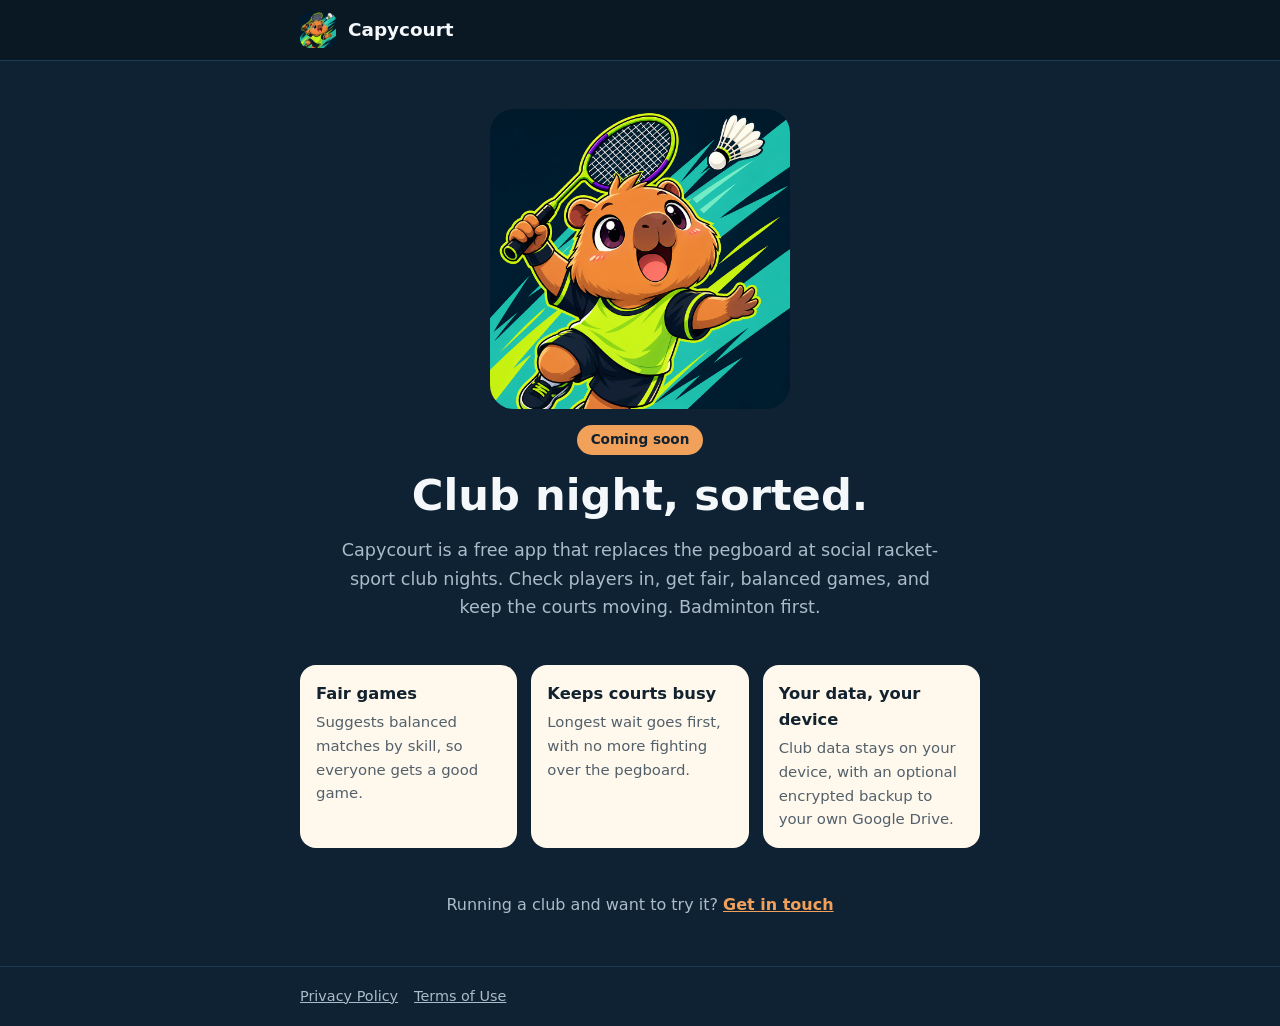
==== index.html @ d4e57a88 "Add Capycourt coming-soon site, privacy policy and terms" ====
<!doctype html>
<html lang="en-GB">
<head>
<meta charset="utf-8">
<meta name="viewport" content="width=device-width, initial-scale=1">
<title>Capycourt: club night, sorted</title>
<meta name="description" content="Capycourt is a free app that replaces the pegboard at social racket-sport club nights. Coming soon.">
<link rel="icon" href="icon.png">
<link rel="apple-touch-icon" href="icon.png">
<style>
:root{--bg:#0f2233;--bar:#0a1824;--card:#fff8ec;--ink:#12222f;--muted:#52606b;--orange:#f2a15b;--teal:#0b6f63;--mint:#d2efe8;--light:#f4f8fa;--soft:#a9bccb}
*{box-sizing:border-box}
body{margin:0;background:var(--bg);color:var(--light);font-family:system-ui,-apple-system,"Segoe UI",Roboto,sans-serif;line-height:1.6;min-height:100vh;display:flex;flex-direction:column}
.wrap{max-width:720px;margin:0 auto;padding:0 20px;width:100%}
header{background:var(--bar);border-bottom:1px solid #1e3a52}
header .wrap{display:flex;align-items:center;gap:12px;height:60px}
header img{width:36px;height:36px;border-radius:9px}
header strong{font-size:1.15rem}
main{flex:1;padding:48px 0 32px}
.hero{display:flex;flex-direction:column;align-items:center;text-align:center;gap:16px}
.hero img.art{width:min(300px,80vw);height:auto;border-radius:24px}
.badge{background:var(--orange);color:var(--ink);font-weight:700;font-size:.85rem;border-radius:999px;padding:4px 14px}
h1{font-size:clamp(1.9rem,6vw,2.7rem);line-height:1.15;margin:0}
.lead{color:var(--soft);font-size:1.1rem;max-width:34em;margin:0}
.cards{display:grid;gap:14px;margin-top:44px}
@media(min-width:640px){.cards{grid-template-columns:repeat(3,1fr)}}
.card{background:var(--card);color:var(--ink);border-radius:16px;padding:16px}
.card h2{font-size:1.02rem;margin:0 0 4px}
.card p{margin:0;font-size:.93rem;color:var(--muted)}
.contact{margin-top:44px;text-align:center;color:var(--soft)}
.contact a{color:var(--orange);font-weight:700}
footer{border-top:1px solid #1e3a52;padding:18px 0;color:var(--soft);font-size:.9rem}
footer a{color:var(--soft);margin-right:16px}
a:focus-visible{outline:3px solid var(--orange);outline-offset:2px}
</style>
</head>
<body>
<header><div class="wrap"><img src="icon.png" alt=""><strong>Capycourt</strong></div></header>
<main>
<div class="wrap">
<section class="hero">
<img class="art" src="mascot-hero.png" alt="Capycourt capybara mascot playing badminton">
<span class="badge">Coming soon</span>
<h1>Club night, sorted.</h1>
<p class="lead">Capycourt is a free app that replaces the pegboard at social racket-sport club nights. Check players in, get fair, balanced games, and keep the courts moving. Badminton first.</p>
</section>
<section class="cards" aria-label="What Capycourt does">
<div class="card"><h2>Fair games</h2><p>Suggests balanced matches by skill, so everyone gets a good game.</p></div>
<div class="card"><h2>Keeps courts busy</h2><p>Longest wait goes first, with no more fighting over the pegboard.</p></div>
<div class="card"><h2>Your data, your device</h2><p>Club data stays on your device, with an optional encrypted backup to your own Google Drive.</p></div>
</section>
<p class="contact">Running a club and want to try it? <a href="mailto:capydevbara@gmail.com">Get in touch</a></p>
</div>
</main>
<footer><div class="wrap"><a href="privacy.html">Privacy Policy</a><a href="terms.html">Terms of Use</a></div></footer>
</body>
</html>
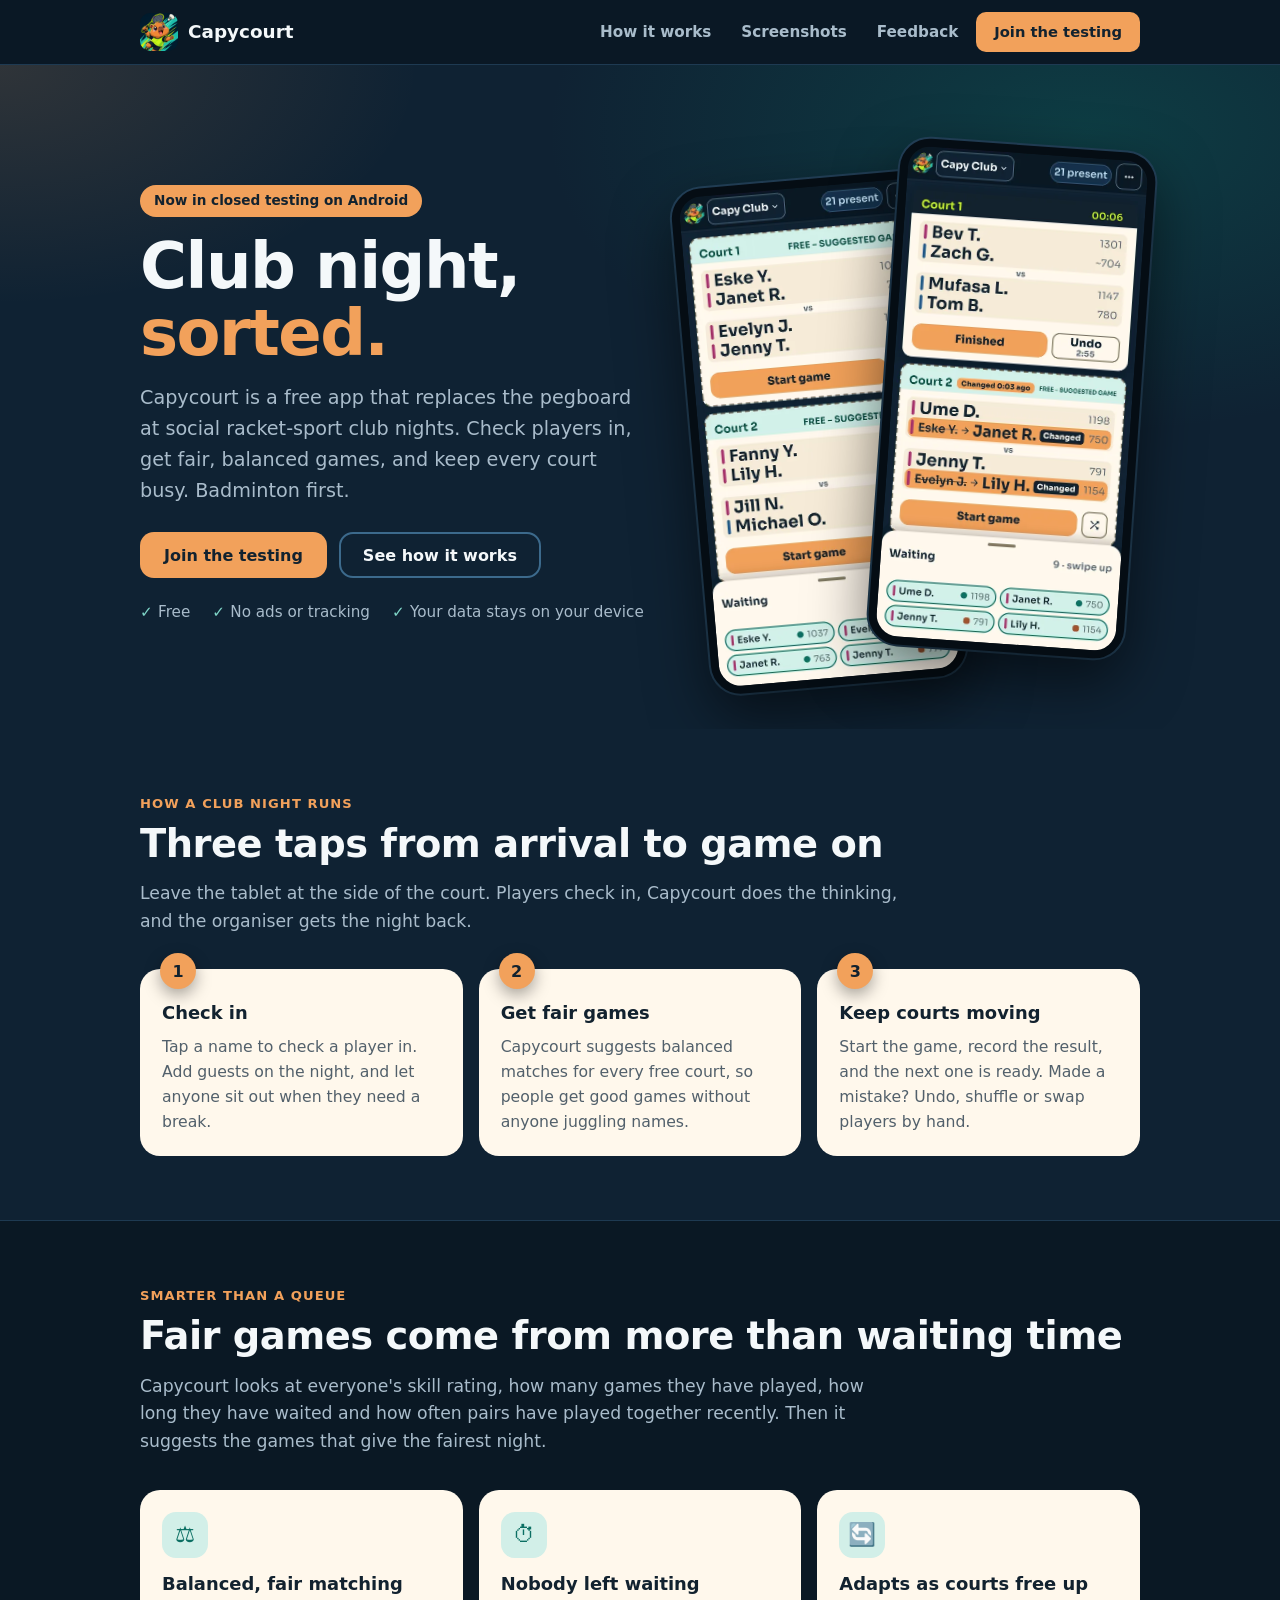
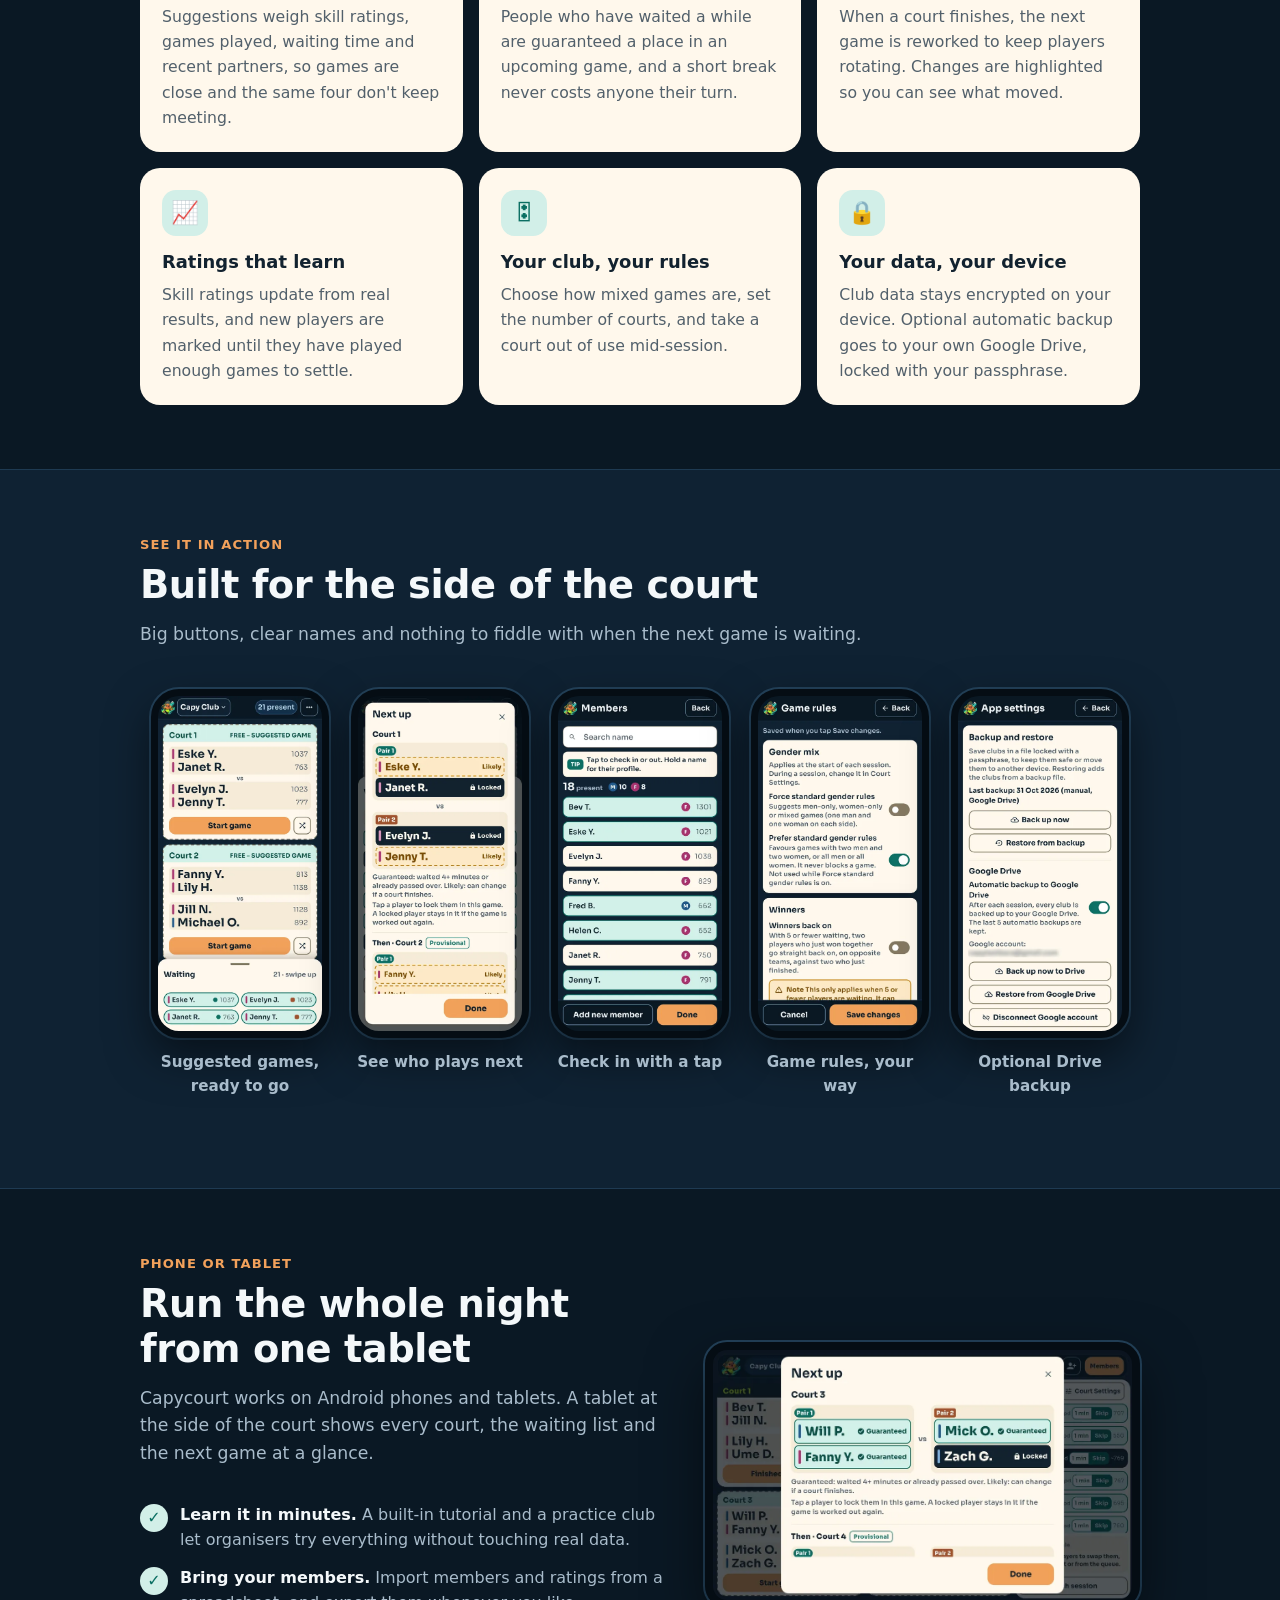
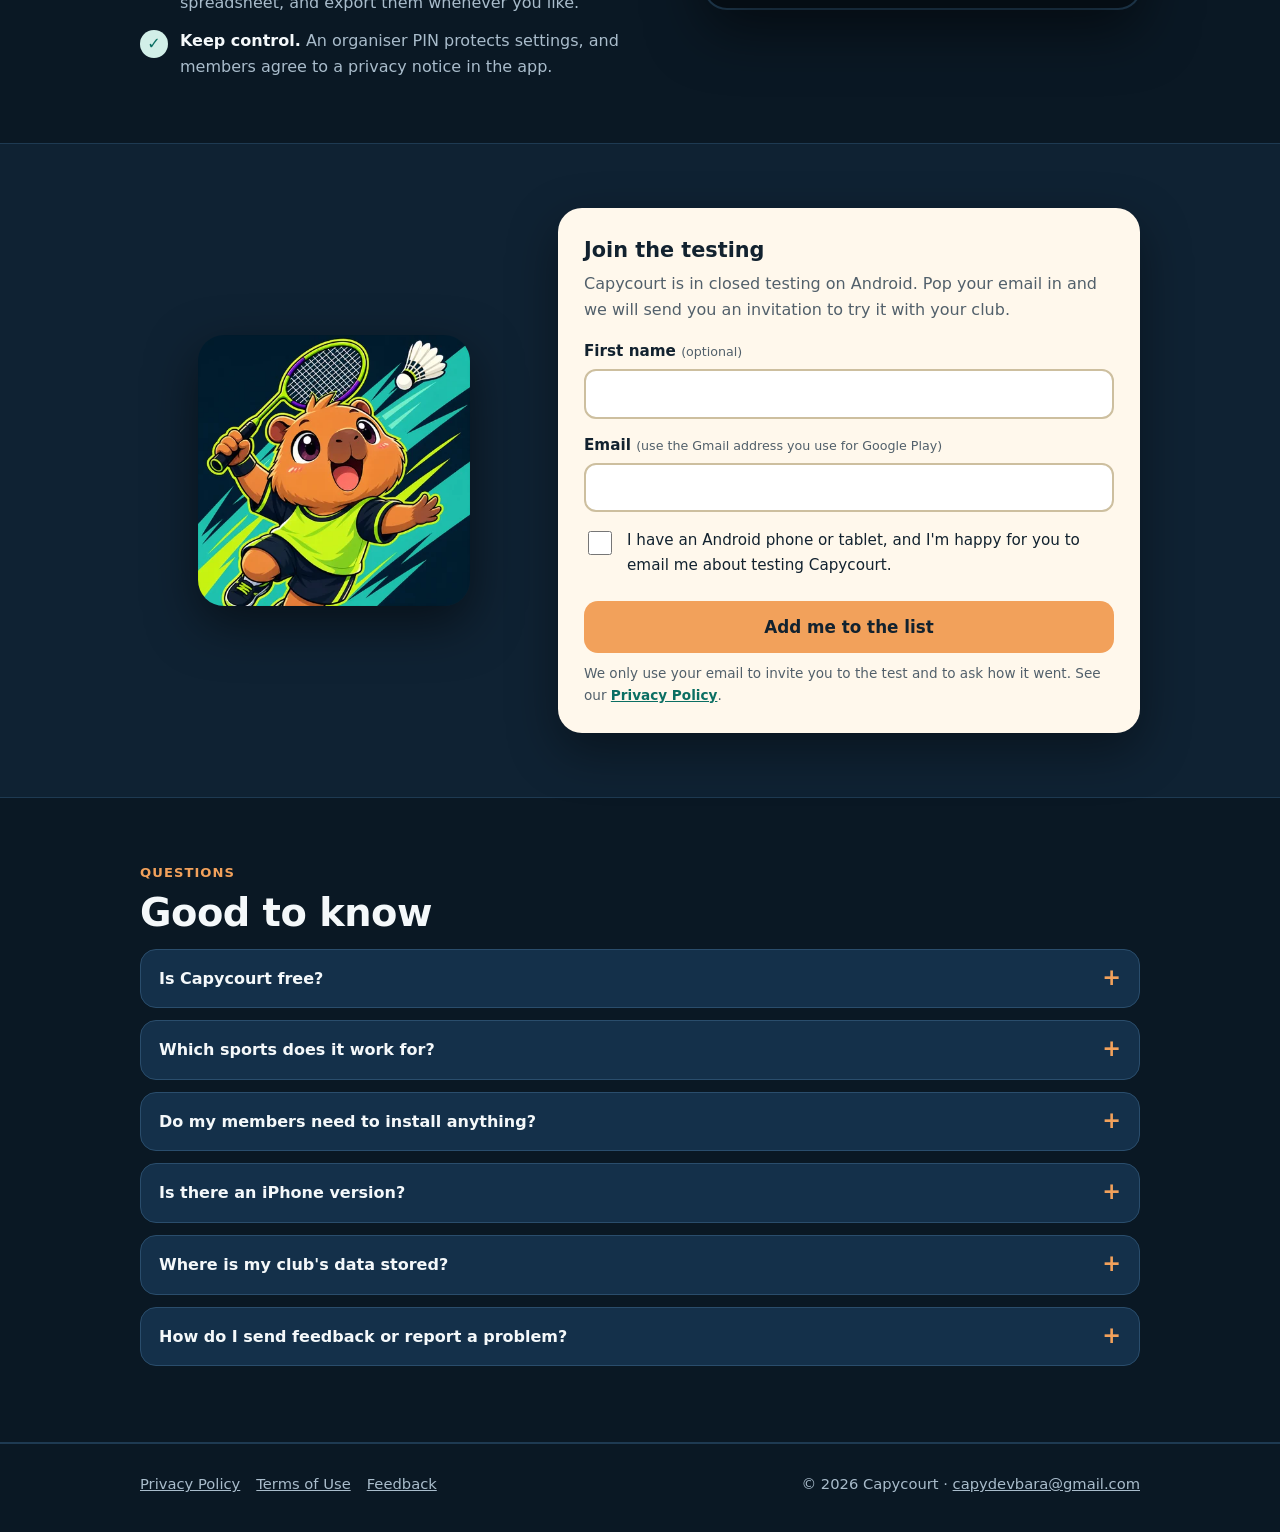
==== commit 82cdb409: "Rebuild landing page, add feedback page and SEO files" ====
--- a/index.html
+++ b/index.html
@@ -3,55 +3,185 @@
 <head>
 <meta charset="utf-8">
 <meta name="viewport" content="width=device-width, initial-scale=1">
-<title>Capycourt: club night, sorted</title>
-<meta name="description" content="Capycourt is a free app that replaces the pegboard at social racket-sport club nights. Coming soon.">
+<title>Capycourt: Free Club Night Organiser for Badminton Clubs</title>
+<meta name="description" content="Capycourt is a free app that replaces the pegboard at social badminton and racket-sport club nights, with fair, balanced game suggestions. Join the Android testing.">
+<link rel="canonical" href="https://capycourt.com/">
 <link rel="icon" href="icon.png">
 <link rel="apple-touch-icon" href="icon.png">
-<style>
-:root{--bg:#0f2233;--bar:#0a1824;--card:#fff8ec;--ink:#12222f;--muted:#52606b;--orange:#f2a15b;--teal:#0b6f63;--mint:#d2efe8;--light:#f4f8fa;--soft:#a9bccb}
-*{box-sizing:border-box}
-body{margin:0;background:var(--bg);color:var(--light);font-family:system-ui,-apple-system,"Segoe UI",Roboto,sans-serif;line-height:1.6;min-height:100vh;display:flex;flex-direction:column}
-.wrap{max-width:720px;margin:0 auto;padding:0 20px;width:100%}
-header{background:var(--bar);border-bottom:1px solid #1e3a52}
-header .wrap{display:flex;align-items:center;gap:12px;height:60px}
-header img{width:36px;height:36px;border-radius:9px}
-header strong{font-size:1.15rem}
-main{flex:1;padding:48px 0 32px}
-.hero{display:flex;flex-direction:column;align-items:center;text-align:center;gap:16px}
-.hero img.art{width:min(300px,80vw);height:auto;border-radius:24px}
-.badge{background:var(--orange);color:var(--ink);font-weight:700;font-size:.85rem;border-radius:999px;padding:4px 14px}
-h1{font-size:clamp(1.9rem,6vw,2.7rem);line-height:1.15;margin:0}
-.lead{color:var(--soft);font-size:1.1rem;max-width:34em;margin:0}
-.cards{display:grid;gap:14px;margin-top:44px}
-@media(min-width:640px){.cards{grid-template-columns:repeat(3,1fr)}}
-.card{background:var(--card);color:var(--ink);border-radius:16px;padding:16px}
-.card h2{font-size:1.02rem;margin:0 0 4px}
-.card p{margin:0;font-size:.93rem;color:var(--muted)}
-.contact{margin-top:44px;text-align:center;color:var(--soft)}
-.contact a{color:var(--orange);font-weight:700}
-footer{border-top:1px solid #1e3a52;padding:18px 0;color:var(--soft);font-size:.9rem}
-footer a{color:var(--soft);margin-right:16px}
-a:focus-visible{outline:3px solid var(--orange);outline-offset:2px}
-</style>
+<meta name="theme-color" content="#0a1824">
+<meta property="og:type" content="website">
+<meta property="og:site_name" content="Capycourt">
+<meta property="og:title" content="Capycourt: club night, sorted">
+<meta property="og:description" content="A free app that replaces the pegboard at social badminton and racket-sport club nights. Fair, balanced games and busy courts.">
+<meta property="og:url" content="https://capycourt.com/">
+<meta property="og:image" content="https://capycourt.com/og-image.png">
+<meta property="og:image:width" content="1200">
+<meta property="og:image:height" content="630">
+<meta name="twitter:card" content="summary_large_image">
+<meta name="twitter:title" content="Capycourt: club night, sorted">
+<meta name="twitter:description" content="A free app that replaces the pegboard at social badminton and racket-sport club nights.">
+<meta name="twitter:image" content="https://capycourt.com/og-image.png">
+<link rel="stylesheet" href="style.css">
+<script type="application/ld+json">
+{
+  "@context": "https://schema.org",
+  "@type": "SoftwareApplication",
+  "name": "Capycourt",
+  "alternateName": "Capycourt: Club Night Sorted",
+  "description": "A free app that replaces the pegboard at social badminton and racket-sport club nights. It checks players in, suggests fair and balanced games, and keeps courts busy.",
+  "applicationCategory": "SportsApplication",
+  "operatingSystem": "Android",
+  "url": "https://capycourt.com/",
+  "image": "https://capycourt.com/og-image.png",
+  "offers": { "@type": "Offer", "price": "0", "priceCurrency": "GBP" },
+  "publisher": { "@type": "Organization", "name": "Capycourt", "url": "https://capycourt.com/" }
+}
+</script>
 </head>
 <body>
-<header><div class="wrap"><img src="icon.png" alt=""><strong>Capycourt</strong></div></header>
-<main>
-<div class="wrap">
+<a class="skip" href="#main">Skip to content</a>
+<header class="site">
+  <div class="wrap">
+    <a class="brand" href="/"><img src="icon.png" alt="" width="38" height="38">Capycourt</a>
+    <nav class="main" aria-label="Main">
+      <a href="#how">How it works</a>
+      <a href="#screens">Screenshots</a>
+      <a href="feedback.html">Feedback</a>
+      <a class="btn primary" href="#join">Join the testing</a>
+    </nav>
+  </div>
+</header>
+
+<main id="main">
 <section class="hero">
-<img class="art" src="mascot-hero.png" alt="Capycourt capybara mascot playing badminton">
-<span class="badge">Coming soon</span>
-<h1>Club night, sorted.</h1>
-<p class="lead">Capycourt is a free app that replaces the pegboard at social racket-sport club nights. Check players in, get fair, balanced games, and keep the courts moving. Badminton first.</p>
+  <div class="wrap">
+    <div>
+      <span class="badge">Now in closed testing on Android</span>
+      <h1>Club night, <em>sorted.</em></h1>
+      <p class="lead">Capycourt is a free app that replaces the pegboard at social racket-sport club nights. Check players in, get fair, balanced games, and keep every court busy. Badminton first.</p>
+      <div class="cta">
+        <a class="btn primary" href="#join">Join the testing</a>
+        <a class="btn ghost" href="#how">See how it works</a>
+      </div>
+      <ul class="ticks">
+        <li>Free</li>
+        <li>No ads or tracking</li>
+        <li>Your data stays on your device</li>
+      </ul>
+    </div>
+    <div class="stage" aria-hidden="false">
+      <div class="phone a float"><img src="img/phone-courts.webp" width="480" height="981" alt="Capycourt courts screen showing suggested games for two courts and the waiting list" fetchpriority="high"></div>
+      <div class="phone b float"><img src="img/phone-changed.webp" width="480" height="981" alt="Capycourt courts screen with a game in play and the next game updated after a court freed up" fetchpriority="high"></div>
+    </div>
+  </div>
 </section>
-<section class="cards" aria-label="What Capycourt does">
-<div class="card"><h2>Fair games</h2><p>Suggests balanced matches by skill, so everyone gets a good game.</p></div>
-<div class="card"><h2>Keeps courts busy</h2><p>Longest wait goes first, with no more fighting over the pegboard.</p></div>
-<div class="card"><h2>Your data, your device</h2><p>Club data stays on your device, with an optional encrypted backup to your own Google Drive.</p></div>
+
+<section id="how">
+  <div class="wrap">
+    <p class="eyebrow">How a club night runs</p>
+    <h2>Three taps from arrival to game on</h2>
+    <p class="sub">Leave the tablet at the side of the court. Players check in, Capycourt does the thinking, and the organiser gets the night back.</p>
+    <div class="grid g3">
+      <div class="card step reveal"><span class="n">1</span><h3>Check in</h3><p>Tap a name to check a player in. Add guests on the night, and let anyone sit out when they need a break.</p></div>
+      <div class="card step reveal"><span class="n">2</span><h3>Get fair games</h3><p>Capycourt suggests balanced matches for every free court, so people get good games without anyone juggling names.</p></div>
+      <div class="card step reveal"><span class="n">3</span><h3>Keep courts moving</h3><p>Start the game, record the result, and the next one is ready. Made a mistake? Undo, shuffle or swap players by hand.</p></div>
+    </div>
+  </div>
 </section>
-<p class="contact">Running a club and want to try it? <a href="mailto:capydevbara@gmail.com">Get in touch</a></p>
-</div>
+
+<section class="alt" id="features">
+  <div class="wrap">
+    <p class="eyebrow">Smarter than a queue</p>
+    <h2>Fair games come from more than waiting time</h2>
+    <p class="sub">Capycourt looks at everyone's skill rating, how many games they have played, how long they have waited and how often pairs have played together recently. Then it suggests the games that give the fairest night.</p>
+    <div class="grid g3">
+      <div class="card reveal"><div class="ic" aria-hidden="true">⚖</div><h3>Balanced, fair matching</h3><p>Suggestions weigh skill ratings, games played, waiting time and recent partners, so games are close and the same four don't keep meeting.</p></div>
+      <div class="card reveal"><div class="ic" aria-hidden="true">⏱</div><h3>Nobody left waiting</h3><p>People who have waited a while are guaranteed a place in an upcoming game, and a short break never costs anyone their turn.</p></div>
+      <div class="card reveal"><div class="ic" aria-hidden="true">🔄</div><h3>Adapts as courts free up</h3><p>When a court finishes, the next game is reworked to keep players rotating. Changes are highlighted so you can see what moved.</p></div>
+      <div class="card reveal"><div class="ic" aria-hidden="true">📈</div><h3>Ratings that learn</h3><p>Skill ratings update from real results, and new players are marked until they have played enough games to settle.</p></div>
+      <div class="card reveal"><div class="ic" aria-hidden="true">🎛</div><h3>Your club, your rules</h3><p>Choose how mixed games are, set the number of courts, and take a court out of use mid-session.</p></div>
+      <div class="card reveal"><div class="ic" aria-hidden="true">🔒</div><h3>Your data, your device</h3><p>Club data stays encrypted on your device. Optional automatic backup goes to your own Google Drive, locked with your passphrase.</p></div>
+    </div>
+  </div>
+</section>
+
+<section id="screens">
+  <div class="wrap">
+    <p class="eyebrow">See it in action</p>
+    <h2>Built for the side of the court</h2>
+    <p class="sub">Big buttons, clear names and nothing to fiddle with when the next game is waiting.</p>
+    <div class="shots">
+      <figure class="reveal"><div class="phone-frame"><img src="img/phone-courts.webp" width="480" height="981" loading="lazy" alt="Suggested games on each court, with a waiting list at the bottom"></div><figcaption>Suggested games, ready to go</figcaption></figure>
+      <figure class="reveal"><div class="phone-frame"><img src="img/phone-nextup.webp" width="480" height="981" loading="lazy" alt="The Next up window showing who plays next and who is guaranteed a place"></div><figcaption>See who plays next</figcaption></figure>
+      <figure class="reveal"><div class="phone-frame"><img src="img/phone-members.webp" width="480" height="981" loading="lazy" alt="Members list with a search box and a tap to check in"></div><figcaption>Check in with a tap</figcaption></figure>
+      <figure class="reveal"><div class="phone-frame"><img src="img/phone-rules.webp" width="480" height="981" loading="lazy" alt="Game rules screen with gender mix options"></div><figcaption>Game rules, your way</figcaption></figure>
+      <figure class="reveal"><div class="phone-frame"><img src="img/phone-backup.webp" width="480" height="981" loading="lazy" alt="Backup settings with optional automatic backup to Google Drive"></div><figcaption>Optional Drive backup</figcaption></figure>
+    </div>
+  </div>
+</section>
+
+<section class="alt">
+  <div class="wrap split">
+    <div>
+      <p class="eyebrow">Phone or tablet</p>
+      <h2>Run the whole night from one tablet</h2>
+      <p class="sub">Capycourt works on Android phones and tablets. A tablet at the side of the court shows every court, the waiting list and the next game at a glance.</p>
+      <ul class="list">
+        <li><div><strong>Learn it in minutes.</strong> <span>A built-in tutorial and a practice club let organisers try everything without touching real data.</span></div></li>
+        <li><div><strong>Bring your members.</strong> <span>Import members and ratings from a spreadsheet, and export them whenever you like.</span></div></li>
+        <li><div><strong>Keep control.</strong> <span>An organiser PIN protects settings, and members agree to a privacy notice in the app.</span></div></li>
+      </ul>
+    </div>
+    <div class="tabletshot reveal"><img src="img/tablet-changed.webp" width="1000" height="597" loading="lazy" alt="Capycourt on a tablet showing four courts, a waiting list and highlighted changes to the next game"></div>
+  </div>
+</section>
+
+<section id="join">
+  <div class="wrap joinwrap">
+    <div>
+      <img class="mascot" src="img/mascot.webp" width="420" height="420" loading="lazy" alt="Capycourt capybara mascot mid-smash with a badminton racket">
+    </div>
+    <div class="formcard reveal">
+      <h3>Join the testing</h3>
+      <p>Capycourt is in closed testing on Android. Pop your email in and we will send you an invitation to try it with your club.</p>
+      <form data-form="tester" novalidate>
+        <input type="hidden" name="access_key" value="e7b4ca57-0fbe-4cb3-a700-4665fd7c265a">
+        <input type="hidden" name="subject" value="Capycourt tester signup">
+        <input type="hidden" name="from_name" value="Capycourt website">
+        <div class="hp" aria-hidden="true"><input type="checkbox" name="botcheck" tabindex="-1" autocomplete="off"></div>
+        <label for="t-name">First name <small>(optional)</small></label>
+        <input id="t-name" type="text" name="name" autocomplete="given-name">
+        <label for="t-email">Email <small>(use the Gmail address you use for Google Play)</small></label>
+        <input id="t-email" type="email" name="email" required autocomplete="email">
+        <label class="check" for="t-consent"><input id="t-consent" type="checkbox" name="consent" required><span>I have an Android phone or tablet, and I'm happy for you to email me about testing Capycourt.</span></label>
+        <button class="btn primary" type="submit">Add me to the list</button>
+        <div class="status" role="status" aria-live="polite"></div>
+        <p class="fine">We only use your email to invite you to the test and to ask how it went. See our <a href="privacy.html">Privacy Policy</a>.</p>
+      </form>
+    </div>
+  </div>
+</section>
+
+<section class="alt" id="faq">
+  <div class="wrap">
+    <p class="eyebrow">Questions</p>
+    <h2>Good to know</h2>
+    <details><summary>Is Capycourt free?</summary><p>Yes. The app is free, with no ads and no tracking.</p></details>
+    <details><summary>Which sports does it work for?</summary><p>Capycourt is built for social badminton club nights first. Any doubles racket-sport club that rotates players through courts can try it.</p></details>
+    <details><summary>Do my members need to install anything?</summary><p>No. The organiser runs the night from one phone or tablet. Members just turn up and check in.</p></details>
+    <details><summary>Is there an iPhone version?</summary><p>Not yet. Capycourt is on Android first, and an iPhone version is planned for later.</p></details>
+    <details><summary>Where is my club's data stored?</summary><p>On the organiser's device, encrypted. The organiser can also switch on automatic backup to their own Google Drive. Backups are locked with a passphrase that only they hold. Read the <a href="privacy.html">Privacy Policy</a> for the details.</p></details>
+    <details><summary>How do I send feedback or report a problem?</summary><p>Use the <a href="feedback.html">feedback page</a>. It only takes a minute, and we read everything.</p></details>
+  </div>
+</section>
 </main>
-<footer><div class="wrap"><a href="privacy.html">Privacy Policy</a><a href="terms.html">Terms of Use</a></div></footer>
+
+<footer class="site">
+  <div class="wrap">
+    <div><a href="privacy.html">Privacy Policy</a><a href="terms.html">Terms of Use</a><a href="feedback.html">Feedback</a></div>
+    <div>© 2026 Capycourt · <a href="mailto:capydevbara@gmail.com" style="margin:0">capydevbara@gmail.com</a></div>
+  </div>
+</footer>
+<script src="forms.js" defer></script>
 </body>
 </html>
--- a/style.css
+++ b/style.css
@@ -0,0 +1,123 @@
+:root{--bg:#0f2233;--bar:#0a1824;--navy2:#14304a;--line:#1e3a52;--card:#fff8ec;--row:#f6ebd6;--ink:#12222f;--muted:#52606b;--orange:#f2a15b;--teal:#0b6f63;--mint:#d2efe8;--light:#f4f8fa;--soft:#a9bccb;--red:#b3261e;color-scheme:dark}
+*{box-sizing:border-box}
+html{scroll-behavior:smooth}
+body{margin:0;background:var(--bg);color:var(--light);font-family:system-ui,-apple-system,"Segoe UI",Roboto,sans-serif;line-height:1.6;-webkit-text-size-adjust:100%}
+img{max-width:100%;height:auto;display:block}
+a{color:var(--orange)}
+a:focus-visible,button:focus-visible,input:focus-visible,select:focus-visible,textarea:focus-visible,summary:focus-visible{outline:3px solid var(--orange);outline-offset:3px}
+.wrap{max-width:1040px;margin:0 auto;padding:0 20px;width:100%}
+.skip{position:absolute;left:-999px;top:8px;background:var(--orange);color:var(--ink);padding:8px 14px;border-radius:8px;z-index:20}
+.skip:focus{left:8px}
+
+/* header */
+header.site{position:sticky;top:0;z-index:10;background:rgba(10,24,36,.92);backdrop-filter:blur(8px);border-bottom:1px solid var(--line)}
+header.site .wrap{display:flex;align-items:center;gap:16px;height:64px}
+.brand{display:flex;align-items:center;gap:10px;color:var(--light);text-decoration:none;font-weight:800;font-size:1.15rem}
+.brand img{width:38px;height:38px;border-radius:10px}
+nav.main{margin-left:auto;display:flex;align-items:center;gap:6px}
+nav.main a{color:var(--soft);text-decoration:none;font-weight:600;font-size:.95rem;padding:8px 12px;border-radius:10px}
+nav.main a:hover{color:var(--light)}
+.btn{display:inline-flex;align-items:center;justify-content:center;gap:8px;min-height:46px;padding:0 22px;border-radius:14px;border:2px solid transparent;font:inherit;font-weight:800;text-decoration:none;cursor:pointer;transition:transform .15s,background .15s}
+.btn:hover{transform:translateY(-2px)}
+.btn.primary{background:var(--orange);color:var(--ink)}
+.btn.primary:hover{background:#f6b27a}
+.btn.ghost{border-color:#3c6a8c;color:var(--light);background:transparent}
+.btn.ghost:hover{background:var(--navy2)}
+nav.main .btn{min-height:40px;padding:0 16px;font-size:.92rem;color:var(--ink)}
+@media(max-width:700px){nav.main a:not(.btn){display:none}}
+
+/* hero */
+.hero{position:relative;overflow:hidden;padding:56px 0 40px;background:radial-gradient(900px 500px at 85% 10%,rgba(11,111,99,.35),transparent 60%),radial-gradient(700px 400px at 0% 0%,rgba(242,161,91,.14),transparent 60%)}
+.hero .wrap{display:grid;gap:36px;align-items:center}
+@media(min-width:860px){.hero .wrap{grid-template-columns:1.05fr .95fr}.hero{padding:80px 0 64px}}
+.badge{display:inline-block;background:var(--orange);color:var(--ink);font-weight:800;font-size:.85rem;border-radius:999px;padding:5px 14px;margin-bottom:16px}
+h1{font-size:clamp(2.4rem,7vw,4rem);line-height:1.05;margin:0 0 16px;letter-spacing:-1.5px}
+h1 em{font-style:normal;color:var(--orange)}
+.lead{font-size:1.2rem;color:var(--soft);max-width:34em;margin:0 0 26px}
+.cta{display:flex;flex-wrap:wrap;gap:12px;margin-bottom:22px}
+.ticks{display:flex;flex-wrap:wrap;gap:8px 22px;list-style:none;padding:0;margin:0;color:var(--soft);font-size:.95rem}
+.ticks li::before{content:"✓ ";color:#7fd6c8;font-weight:800}
+.stage{position:relative;height:520px;max-width:460px;margin:0 auto;width:100%}
+@media(max-width:520px){.stage{height:430px}}
+.phone{position:absolute;width:56%;border-radius:30px;border:8px solid #050d14;background:#050d14;box-shadow:0 24px 60px rgba(0,0,0,.55),0 0 0 2px #24435c;overflow:hidden}
+.phone img{width:100%}
+.phone.a{left:2%;top:34px;transform:rotate(-5deg);z-index:1}
+.phone.b{right:0;top:0;transform:rotate(4deg);z-index:2}
+.float{animation:float 7s ease-in-out infinite}
+.phone.b.float{animation-delay:-3s}
+@keyframes float{50%{translate:0 -10px}}
+
+/* sections */
+section{padding:64px 0}
+section.alt{background:var(--bar);border-block:1px solid var(--line)}
+.eyebrow{color:var(--orange);font-weight:800;text-transform:uppercase;letter-spacing:.08em;font-size:.82rem;margin:0 0 8px}
+h2{font-size:clamp(1.7rem,4.5vw,2.4rem);line-height:1.15;margin:0 0 14px;letter-spacing:-.5px}
+.sub{color:var(--soft);max-width:44em;margin:0 0 34px;font-size:1.08rem}
+.grid{display:grid;gap:16px}
+@media(min-width:700px){.g3{grid-template-columns:repeat(3,1fr)}.g2{grid-template-columns:repeat(2,1fr)}}
+.card{background:var(--card);color:var(--ink);border-radius:20px;padding:22px}
+.card h3{margin:0 0 6px;font-size:1.12rem}
+.card p{margin:0;color:var(--muted);font-size:.98rem}
+.card .ic{width:46px;height:46px;border-radius:14px;background:var(--mint);color:var(--teal);display:grid;place-items:center;font-size:1.4rem;margin-bottom:12px}
+.step{position:relative;padding-top:30px}
+.step .n{position:absolute;top:-16px;left:20px;width:36px;height:36px;border-radius:50%;background:var(--orange);color:var(--ink);font-weight:800;display:grid;place-items:center;box-shadow:0 6px 16px rgba(0,0,0,.35)}
+
+/* gallery */
+.shots{display:flex;gap:22px;overflow-x:auto;scroll-snap-type:x mandatory;padding:6px 4px 26px;margin:0 -20px;padding-inline:20px;-webkit-overflow-scrolling:touch}
+.shots figure{margin:0;flex:0 0 min(240px,62vw);scroll-snap-align:center}
+.shots .phone-frame{border-radius:28px;border:7px solid #050d14;background:#050d14;box-shadow:0 18px 44px rgba(0,0,0,.5),0 0 0 2px #24435c;overflow:hidden}
+.shots figcaption{text-align:center;color:var(--soft);font-size:.95rem;margin-top:12px;font-weight:600}
+@media(min-width:1000px){.shots{overflow:visible;justify-content:center;margin:0;padding-inline:0}.shots figure{flex:0 0 178px}}
+.tabletshot{margin-top:18px;border-radius:22px;border:8px solid #050d14;background:#050d14;box-shadow:0 22px 56px rgba(0,0,0,.5),0 0 0 2px #24435c;overflow:hidden}
+.split{display:grid;gap:34px;align-items:center}
+@media(min-width:860px){.split{grid-template-columns:1.1fr .9fr}}
+.list{list-style:none;margin:0;padding:0;display:grid;gap:12px}
+.list li{display:flex;gap:12px;align-items:flex-start}
+.list li::before{content:"✓";flex:0 0 28px;height:28px;border-radius:50%;background:var(--mint);color:var(--teal);font-weight:800;display:grid;place-items:center;margin-top:2px}
+.list strong{color:var(--light)}
+.list span{color:var(--soft)}
+
+/* forms */
+.formcard{color-scheme:light;background:var(--card);color:var(--ink);border-radius:24px;padding:26px;box-shadow:0 18px 50px rgba(0,0,0,.4)}
+.formcard h3{margin:0 0 4px;font-size:1.3rem}
+.formcard>p{margin:0 0 16px;color:var(--muted)}
+label{display:block;font-weight:700;margin:14px 0 6px;font-size:.95rem}
+label small{font-weight:500;color:var(--muted)}
+input[type=text],input[type=email],select,textarea{width:100%;min-height:48px;padding:10px 14px;border-radius:12px;border:2px solid #cdbf9f;background:#fff;color:var(--ink);font:inherit}
+textarea{min-height:140px;resize:vertical}
+input:focus,select:focus,textarea:focus{border-color:var(--teal)}
+.check{display:flex;gap:12px;align-items:flex-start;margin:16px 0 6px;font-weight:500}
+.check input{width:24px;height:24px;margin-top:3px;accent-color:var(--teal);flex:0 0 auto}
+.check span{font-size:.95rem}
+.fine{font-size:.85rem;color:var(--muted);margin:10px 0 0}
+.fine a{color:var(--teal);font-weight:700}
+.formcard .btn.primary{width:100%;margin-top:18px;min-height:52px;font-size:1.05rem}
+.status{margin-top:14px;padding:12px 14px;border-radius:12px;font-weight:700;display:none}
+.status.ok{display:block;background:var(--mint);color:#0a4f47}
+.status.err{display:block;background:#fbe3e1;color:var(--red)}
+.hp{position:absolute;left:-9999px;opacity:0;height:0;overflow:hidden}
+.joinwrap{display:grid;gap:30px;align-items:center}
+@media(min-width:860px){.joinwrap{grid-template-columns:.8fr 1.2fr}}
+.mascot{width:min(300px,70%);margin:0 auto;border-radius:26px;box-shadow:0 18px 50px rgba(0,0,0,.5)}
+
+/* faq */
+details{background:var(--navy2);border:1px solid #2a4d6c;border-radius:16px;padding:0 18px;margin-bottom:12px}
+summary{cursor:pointer;font-weight:700;padding:16px 0;list-style:none;display:flex;justify-content:space-between;gap:12px}
+summary::-webkit-details-marker{display:none}
+summary::after{content:"+";color:var(--orange);font-size:1.4rem;line-height:1}
+details[open] summary::after{content:"–"}
+details p{margin:0 0 16px;color:var(--soft)}
+
+footer.site{border-top:1px solid var(--line);background:var(--bar);padding:28px 0 36px;color:var(--soft);font-size:.92rem}
+footer.site .wrap{display:flex;flex-wrap:wrap;gap:12px 24px;align-items:center;justify-content:space-between}
+footer.site a{color:var(--soft);margin-right:16px}
+footer.site a:hover{color:var(--light)}
+
+.page{padding:48px 0 72px}
+.page .formcard{max-width:640px;margin:0 auto}
+.page h1{font-size:clamp(2rem,6vw,3rem);text-align:center}
+.page .lead{text-align:center;margin:0 auto 28px}
+
+.reveal{opacity:0;translate:0 18px;transition:opacity .6s,translate .6s}
+.reveal.in{opacity:1;translate:0 0}
+@media(prefers-reduced-motion:reduce){html{scroll-behavior:auto}.float{animation:none}.reveal{opacity:1;translate:none;transition:none}.btn{transition:none}}
